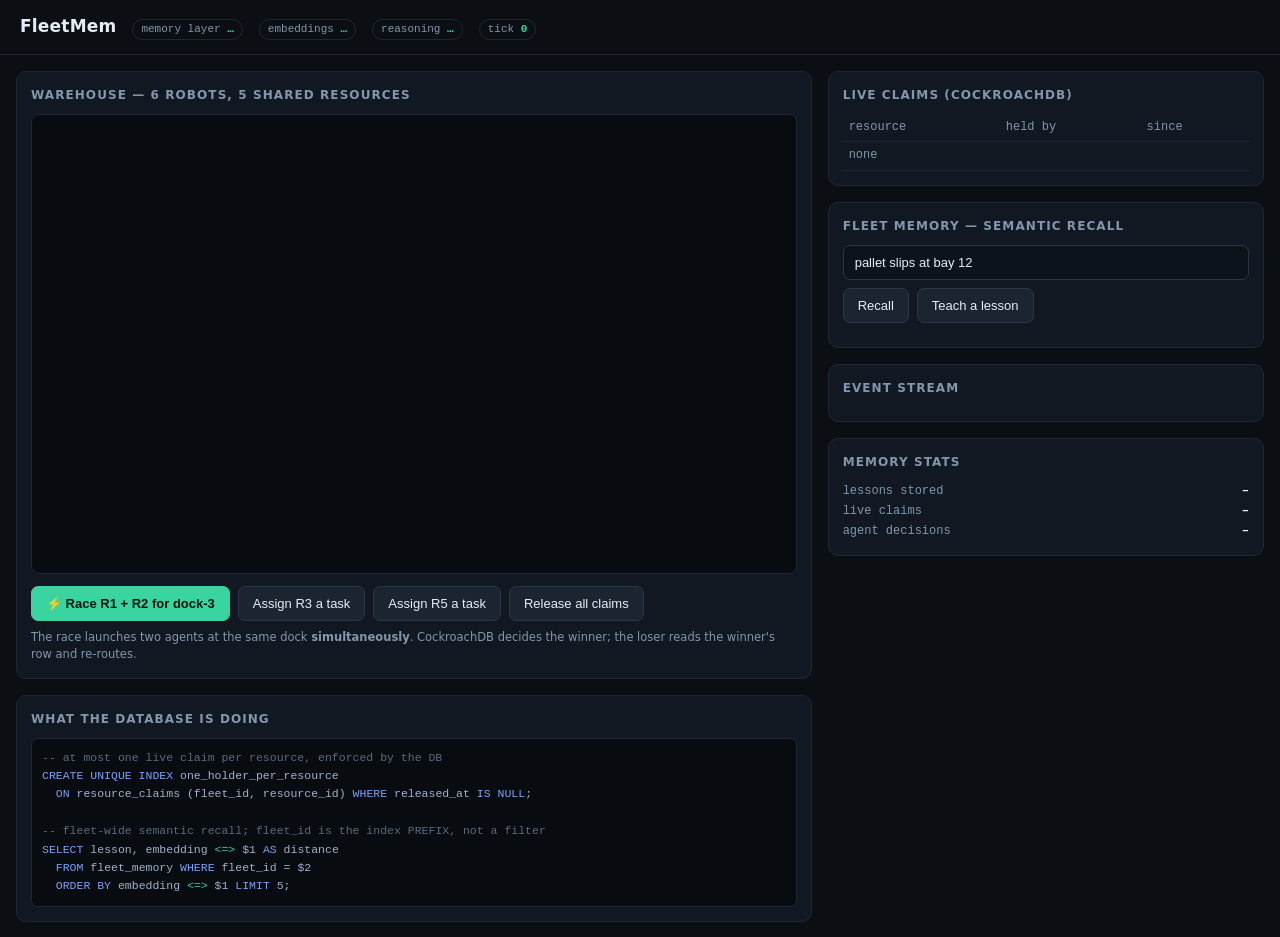
==== web/index.html @ 69c0df20 "FleetMem: agentic memory for autonomous robot fleets on CockroachDB + AWS A warehouse robot fleet sh" ====
<!doctype html>
<html lang="en">
<head>
<meta charset="utf-8"/>
<meta name="viewport" content="width=device-width,initial-scale=1"/>
<title>FleetMem — agentic memory for robot fleets</title>
<style>
  :root{
    --bg:#0b0f14; --panel:#121821; --line:#1e2735; --ink:#e6edf6; --dim:#8296ad;
    --accent:#39d4a0; --warn:#ffb454; --bad:#ff6b6b; --claim:#5aa9ff;
    --mono:ui-monospace,SFMono-Regular,Menlo,Consolas,monospace;
  }
  *{box-sizing:border-box}
  body{margin:0;background:var(--bg);color:var(--ink);
       font:14px/1.5 ui-sans-serif,system-ui,-apple-system,Segoe UI,Roboto,sans-serif}
  header{padding:14px 20px;border-bottom:1px solid var(--line);display:flex;
         align-items:baseline;gap:16px;flex-wrap:wrap}
  h1{font-size:17px;margin:0;letter-spacing:.2px}
  .tag{font:11px/1 var(--mono);color:var(--dim);border:1px solid var(--line);
       padding:4px 8px;border-radius:20px}
  .tag b{color:var(--accent);font-weight:600}
  main{display:grid;grid-template-columns:minmax(0,1.55fr) minmax(320px,.85fr);
       gap:16px;padding:16px;align-items:start}
  .panel{background:var(--panel);border:1px solid var(--line);border-radius:10px;padding:14px}
  .panel h2{font-size:12px;text-transform:uppercase;letter-spacing:.09em;
            color:var(--dim);margin:0 0 10px}
  canvas{width:100%;height:auto;display:block;background:#080b10;
         border:1px solid var(--line);border-radius:8px}
  .controls{display:flex;gap:8px;flex-wrap:wrap;margin-top:12px}
  button{background:#1b2431;color:var(--ink);border:1px solid #2b3648;padding:9px 14px;
         border-radius:7px;cursor:pointer;font-size:13px;font-weight:500}
  button:hover{background:#222e3e;border-color:#3a4759}
  button.primary{background:var(--accent);color:#04150f;border-color:var(--accent);font-weight:700}
  button.primary:hover{filter:brightness(1.08)}
  input{background:#0d131b;border:1px solid #2b3648;color:var(--ink);padding:9px 11px;
        border-radius:7px;width:100%;font-size:13px}
  table{width:100%;border-collapse:collapse;font:12px/1.45 var(--mono)}
  td,th{padding:5px 6px;border-bottom:1px solid var(--line);text-align:left}
  th{color:var(--dim);font-weight:500}
  .sql{font:11.5px/1.6 var(--mono);background:#080b10;border:1px solid var(--line);
       border-radius:7px;padding:10px;color:#9fb4cc;white-space:pre-wrap;overflow-x:auto}
  .sql .k{color:#7aa2f7}.sql .s{color:var(--accent)}.sql .c{color:#5a6b80}
  #log{font:11.5px/1.7 var(--mono);max-height:210px;overflow:auto}
  #log div{padding:2px 0;border-bottom:1px solid #141b26}
  .k-claim{color:var(--claim)}.k-race{color:var(--warn);font-weight:700}
  .k-recall{color:var(--accent)}.k-blocked{color:var(--bad)}.k-arrive{color:var(--dim)}
  .hit{border-bottom:1px solid var(--line);padding:7px 0}
  .hit .d{color:var(--accent);font:11px var(--mono)}
  .hit .m{color:var(--dim);font-size:11px}
  .stat{display:flex;justify-content:space-between;font:12px var(--mono);
        padding:3px 0;color:var(--dim)}
  .stat b{color:var(--ink);font-weight:600}
  .row{display:flex;gap:8px;margin-top:8px}
  .note{color:var(--dim);font-size:11.5px;margin-top:8px;line-height:1.5}
</style>
</head>
<body>
<header>
  <h1>FleetMem</h1>
  <span class="tag">memory layer <b id="t-db">…</b></span>
  <span class="tag">embeddings <b id="t-emb">…</b></span>
  <span class="tag">reasoning <b id="t-llm">…</b></span>
  <span class="tag">tick <b id="t-tick">0</b></span>
</header>

<main>
  <div>
    <div class="panel">
      <h2>Warehouse — 6 robots, 5 shared resources</h2>
      <canvas id="cv" width="1000" height="600"></canvas>
      <div class="controls">
        <button class="primary" onclick="race()">⚡ Race R1 + R2 for dock-3</button>
        <button onclick="task('R3')">Assign R3 a task</button>
        <button onclick="task('R5')">Assign R5 a task</button>
        <button onclick="reset()">Release all claims</button>
      </div>
      <div class="note">The race launches two agents at the same dock <b>simultaneously</b>.
        CockroachDB decides the winner; the loser reads the winner's row and re-routes.</div>
    </div>

    <div class="panel" style="margin-top:16px">
      <h2>What the database is doing</h2>
      <div class="sql"><span class="c">-- at most one live claim per resource, enforced by the DB</span>
<span class="k">CREATE UNIQUE INDEX</span> one_holder_per_resource
  <span class="k">ON</span> resource_claims (fleet_id, resource_id) <span class="k">WHERE</span> released_at <span class="k">IS NULL</span>;

<span class="c">-- fleet-wide semantic recall; fleet_id is the index PREFIX, not a filter</span>
<span class="k">SELECT</span> lesson, embedding <span class="s">&lt;=&gt;</span> $1 <span class="k">AS</span> distance
  <span class="k">FROM</span> fleet_memory <span class="k">WHERE</span> fleet_id = $2
  <span class="k">ORDER BY</span> embedding <span class="s">&lt;=&gt;</span> $1 <span class="k">LIMIT</span> 5;</div>
    </div>
  </div>

  <div>
    <div class="panel">
      <h2>Live claims (CockroachDB)</h2>
      <table><thead><tr><th>resource</th><th>held by</th><th>since</th></tr></thead>
      <tbody id="claims"><tr><td colspan="3" style="color:var(--dim)">none</td></tr></tbody></table>
    </div>

    <div class="panel" style="margin-top:16px">
      <h2>Fleet memory — semantic recall</h2>
      <input id="q" placeholder="e.g. pallet slips at bay 12" value="pallet slips at bay 12"
             onkeydown="if(event.key==='Enter')recall()"/>
      <div class="row"><button onclick="recall()">Recall</button>
        <button onclick="teach()">Teach a lesson</button></div>
      <div id="hits" style="margin-top:10px"></div>
    </div>

    <div class="panel" style="margin-top:16px">
      <h2>Event stream</h2>
      <div id="log"></div>
    </div>

    <div class="panel" style="margin-top:16px">
      <h2>Memory stats</h2>
      <div class="stat"><span>lessons stored</span><b id="s-mem">–</b></div>
      <div class="stat"><span>live claims</span><b id="s-claims">–</b></div>
      <div class="stat"><span>agent decisions</span><b id="s-dec">–</b></div>
    </div>
  </div>
</main>

<script>
const cv = document.getElementById('cv'), ctx = cv.getContext('2d');
let S = null;

function draw(){
  if(!S) return;
  const W = cv.width, H = cv.height, sx = W/S.width, sy = H/S.height;
  ctx.clearRect(0,0,W,H);
  ctx.fillStyle = '#080b10'; ctx.fillRect(0,0,W,H);

  ctx.strokeStyle = '#111a24'; ctx.lineWidth = 1;
  for(let x=0;x<W;x+=50){ctx.beginPath();ctx.moveTo(x,0);ctx.lineTo(x,H);ctx.stroke();}
  for(let y=0;y<H;y+=50){ctx.beginPath();ctx.moveTo(0,y);ctx.lineTo(W,y);ctx.stroke();}

  for(const d of S.docks){
    const x = d.x*sx, y = d.y*sy, held = !!d.holder;
    ctx.fillStyle = held ? 'rgba(90,169,255,.16)' : 'rgba(130,150,173,.08)';
    ctx.strokeStyle = held ? '#5aa9ff' : '#2b3648';
    ctx.lineWidth = 2;
    ctx.beginPath(); ctx.roundRect(x-42, y-24, 84, 48, 7); ctx.fill(); ctx.stroke();
    ctx.fillStyle = held ? '#5aa9ff' : '#8296ad';
    ctx.font = '600 13px ui-monospace,monospace'; ctx.textAlign = 'center';
    ctx.fillText(d.id, x, y-2);
    if(held){ ctx.fillStyle='#e6edf6'; ctx.font='11px ui-monospace,monospace';
              ctx.fillText('held by '+d.holder, x, y+15); }
  }

  for(const r of S.robots){
    if(r.trail && r.trail.length>1){
      ctx.strokeStyle='rgba(57,212,160,.22)'; ctx.lineWidth=2; ctx.beginPath();
      r.trail.forEach((p,i)=> i? ctx.lineTo(p[0]*sx,p[1]*sy) : ctx.moveTo(p[0]*sx,p[1]*sy));
      ctx.stroke();
    }
    const x=r.x*sx, y=r.y*sy;
    const col = r.status==='blocked' ? '#ff6b6b'
              : r.status==='rerouting' ? '#ffb454'
              : r.holding ? '#39d4a0' : '#8296ad';
    ctx.beginPath(); ctx.arc(x,y,13,0,7); ctx.fillStyle=col; ctx.fill();
    ctx.fillStyle='#04150f'; ctx.font='700 11px ui-monospace,monospace';
    ctx.textAlign='center'; ctx.fillText(r.id,x,y+4);
    if(r.note){ ctx.fillStyle='#8296ad'; ctx.font='10.5px ui-sans-serif';
                ctx.fillText(r.note.slice(0,46), x, y+30); }
  }
}

function renderLog(){
  const el=document.getElementById('log');
  el.innerHTML = (S.log||[]).slice().reverse()
    .map(l=>`<div class="k-${l.kind}">[${String(l.t).padStart(4,'0')}] ${l.text}</div>`).join('');
}
function renderClaims(){
  const rows=Object.entries(S.claims||{});
  document.getElementById('claims').innerHTML = rows.length
    ? rows.map(([r,who])=>`<tr><td>${r}</td><td style="color:var(--claim)">${who}</td><td>live</td></tr>`).join('')
    : '<tr><td colspan="3" style="color:var(--dim)">none</td></tr>';
  document.getElementById('s-claims').textContent = rows.length;
}

const ws = new WebSocket((location.protocol==='https:'?'wss://':'ws://')+location.host+'/ws');
ws.onmessage = e => { S = JSON.parse(e.data);
  document.getElementById('t-tick').textContent = S.tick;
  draw(); renderLog(); renderClaims(); };

async function race(){ await fetch('/api/race',{method:'POST',
  headers:{'content-type':'application/json'},
  body:JSON.stringify({resource:'dock-3',robots:['R1','R2']})}); }
async function task(id){ await fetch('/api/task',{method:'POST',
  headers:{'content-type':'application/json'},
  body:JSON.stringify({robot_id:id,task:'deliver pallet'})}); }
async function reset(){ await fetch('/api/reset',{method:'POST'}); }

async function recall(){
  const q=document.getElementById('q').value;
  const r=await (await fetch('/api/recall?q='+encodeURIComponent(q))).json();
  document.getElementById('hits').innerHTML = r.hits.length ? r.hits.map(h=>
    `<div class="hit"><div class="d">distance ${h.distance}  ·  ${h.robot_id}</div>
     <div>${h.lesson}</div><div class="m">${h.location||'—'} · ${h.provider}</div></div>`).join('')
    : '<div style="color:var(--dim)">no memories</div>';
}
async function teach(){
  const lesson = prompt('What should the fleet remember?');
  if(!lesson) return;
  await fetch('/api/remember',{method:'POST',headers:{'content-type':'application/json'},
    body:JSON.stringify({robot_id:'R1',lesson,location:null})});
  recall();
}
async function boot(){
  const h = await (await fetch('/healthz')).json();
  document.getElementById('t-db').textContent  = h.config?.target ?? '?';
  document.getElementById('t-emb').textContent = h.embeddings_provider ?? '?';
  document.getElementById('t-llm').textContent = h.reasoning_provider ?? '?';
  const ev = await (await fetch('/api/events?limit=200')).json();
  document.getElementById('s-dec').textContent =
      ev.events.filter(e=>e.kind==='decision').length;
  const rc = await (await fetch('/api/recall?q=warehouse&limit=50')).json();
  document.getElementById('s-mem').textContent = rc.hits.length;
  recall();
}
boot();
</script>
</body>
</html>
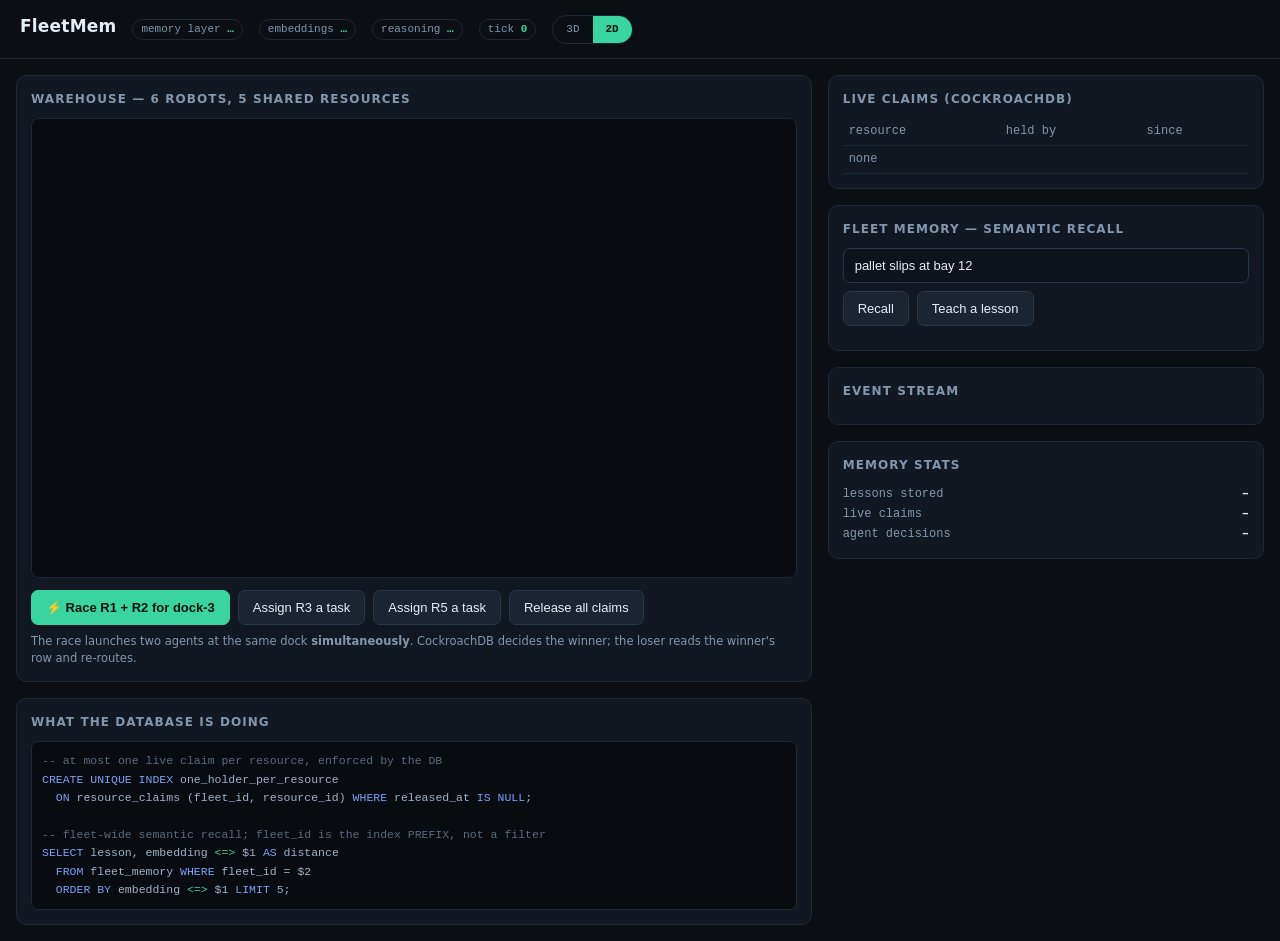
==== commit 6759515d: "3D view, S3 artifact store, and two silent-failure fixes 3D warehouse visualisation (vendored three." ====
--- a/web/index.html
+++ b/web/index.html
@@ -52,6 +52,17 @@
   .stat b{color:var(--ink);font-weight:600}
   .row{display:flex;gap:8px;margin-top:8px}
   .note{color:var(--dim);font-size:11.5px;margin-top:8px;line-height:1.5}
+  #toast{position:fixed;left:50%;transform:translateX(-50%);bottom:88px;z-index:99;
+         background:#3a1620;border:1px solid #ff6b6b;color:#ffd9d9;padding:11px 16px;
+         border-radius:9px;font:12.5px/1.5 var(--mono);max-width:min(680px,88vw);
+         display:none;box-shadow:0 8px 28px rgba(0,0,0,.5)}
+  #toast.ok{background:#0f2b22;border-color:var(--accent);color:#c9f5e6}
+  .viewtoggle{display:inline-flex;border:1px solid var(--line);border-radius:20px;
+              overflow:hidden}
+  .viewtoggle a{padding:5px 13px;font:11px/1.5 var(--mono);color:var(--dim);
+                text-decoration:none}
+  .viewtoggle a.on{background:var(--accent);color:#04150f;font-weight:700}
+
 </style>
 </head>
 <body>
@@ -61,6 +72,7 @@
   <span class="tag">embeddings <b id="t-emb">…</b></span>
   <span class="tag">reasoning <b id="t-llm">…</b></span>
   <span class="tag">tick <b id="t-tick">0</b></span>
+  <span class="viewtoggle"><a href="/">3D</a><a href="/2d" class="on">2D</a></span>
 </header>
 
 <main>
@@ -121,7 +133,30 @@
   </div>
 </main>
 
+<div id="toast"></div>
 <script>
+function toast(msg, ok){
+  const el = document.getElementById('toast');
+  el.textContent = msg; el.className = ok ? 'ok' : '';
+  el.style.display = 'block';
+  clearTimeout(el._t); el._t = setTimeout(()=> el.style.display='none', ok ? 3200 : 8000);
+}
+async function call(url, opts, label){
+  try{
+    const r = await fetch(url, opts);
+    const body = await r.json().catch(()=>({}));
+    if(!r.ok){
+      const d = body.detail;
+      toast(`${label} failed (HTTP ${r.status}): ` +
+            (typeof d === 'object' ? (d.message||'') + ' ' + (d.errors||[]).join('; ')
+                                   : (d || 'unknown error')), false);
+      return null;
+    }
+    if(body.errors && body.errors.length) toast(`${label}: ${body.errors.join('; ')}`, false);
+    return body;
+  }catch(e){ toast(`${label} failed: ${e.message}`, false); return null; }
+}
+
 const cv = document.getElementById('cv'), ctx = cv.getContext('2d');
 let S = null;
 
@@ -184,17 +219,24 @@
   document.getElementById('t-tick').textContent = S.tick;
   draw(); renderLog(); renderClaims(); };
 
-async function race(){ await fetch('/api/race',{method:'POST',
-  headers:{'content-type':'application/json'},
-  body:JSON.stringify({resource:'dock-3',robots:['R1','R2']})}); }
-async function task(id){ await fetch('/api/task',{method:'POST',
-  headers:{'content-type':'application/json'},
-  body:JSON.stringify({robot_id:id,task:'deliver pallet'})}); }
-async function reset(){ await fetch('/api/reset',{method:'POST'}); }
+const J = b => ({method:'POST', headers:{'content-type':'application/json'},
+                 body: JSON.stringify(b)});
+async function race(){
+  const r = await call('/api/race', J({resource:'dock-3',robots:['R1','R2']}), 'Race');
+  if(r){ const w=(r.results||[]).find(x=>x.granted), l=(r.results||[]).find(x=>!x.granted);
+         toast(`${w?w.robot:'?'} won dock-3 · ${l?l.robot:'?'} denied (23505) and re-routed`, true); }
+}
+async function task(id){
+  const r = await call('/api/task', J({robot_id:id, task:'deliver pallet'}), `Task ${id}`);
+  if(r) toast(`${id} -> ${r.granted || 'blocked (all candidates held)'}`, true);
+}
+async function reset(){ if(await call('/api/reset', {method:'POST'}, 'Reset'))
+                          toast('all claims released', true); }
 
 async function recall(){
   const q=document.getElementById('q').value;
-  const r=await (await fetch('/api/recall?q='+encodeURIComponent(q))).json();
+  const r=await call('/api/recall?q='+encodeURIComponent(q), undefined, 'Recall');
+  if(!r) return;
   document.getElementById('hits').innerHTML = r.hits.length ? r.hits.map(h=>
     `<div class="hit"><div class="d">distance ${h.distance}  ·  ${h.robot_id}</div>
      <div>${h.lesson}</div><div class="m">${h.location||'—'} · ${h.provider}</div></div>`).join('')
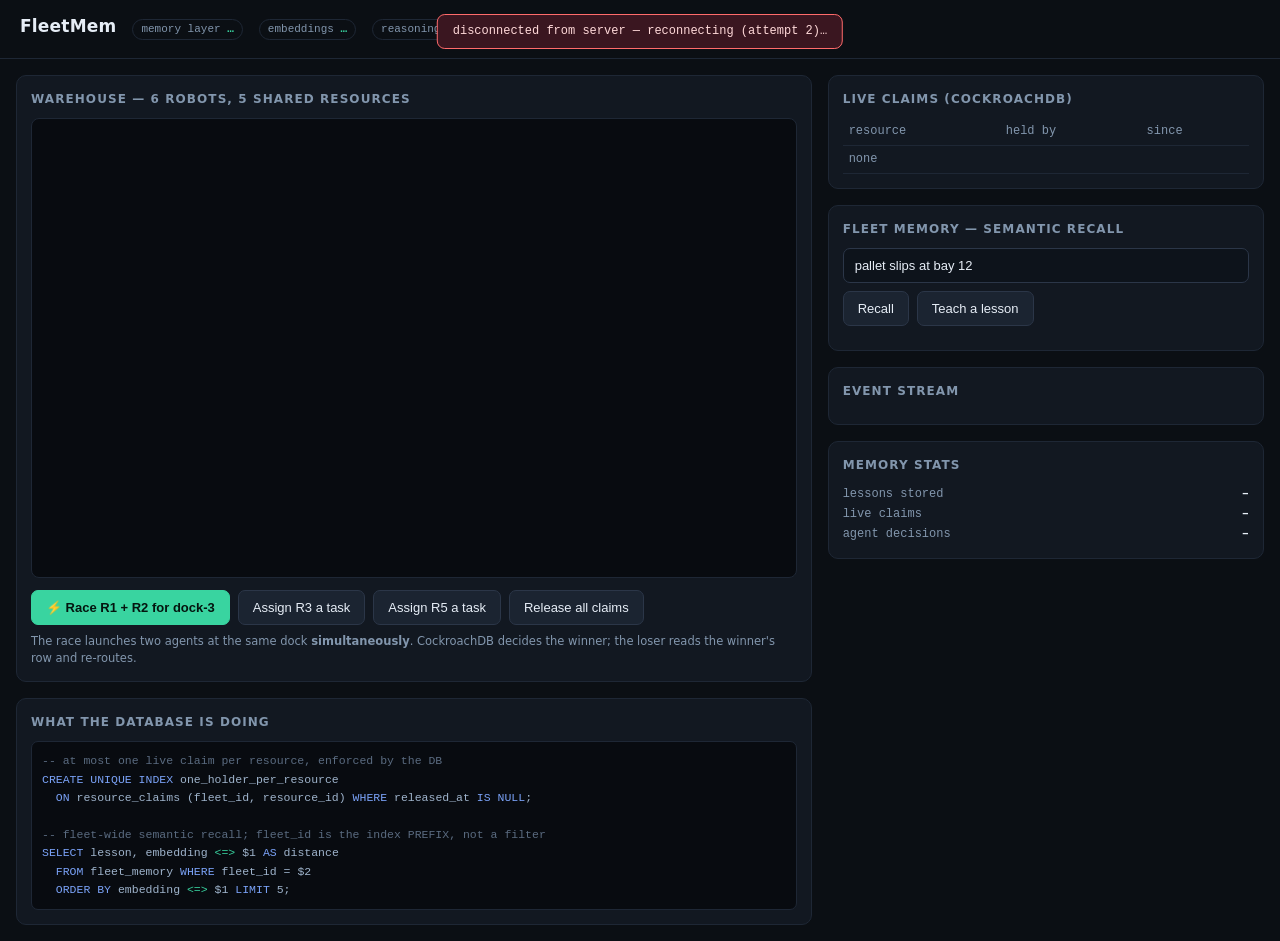
==== commit 5552a474: "Provider-agnostic Bedrock reasoning via the Converse API, plus UX fixes Switched the reasoner from A" ====
--- a/web/index.html
+++ b/web/index.html
@@ -52,6 +52,18 @@
   .stat b{color:var(--ink);font-weight:600}
   .row{display:flex;gap:8px;margin-top:8px}
   .note{color:var(--dim);font-size:11.5px;margin-top:8px;line-height:1.5}
+  #conn{position:fixed;top:14px;left:50%;transform:translateX(-50%);z-index:98;
+        background:#3a1620;border:1px solid #ff6b6b;color:#ffd9d9;padding:8px 15px;
+        border-radius:8px;font:12px/1.4 var(--mono);display:none}
+  .legend{display:flex;gap:13px;flex-wrap:wrap;font:11px/1.5 var(--mono);color:var(--dim)}
+  .legend i{display:inline-block;width:9px;height:9px;border-radius:50%;margin-right:5px}
+  .ttl{color:var(--dim);font-size:11px}
+  .ttl.low{color:var(--warn)}
+  kbd{background:#0d131b;border:1px solid #2b3648;border-bottom-width:2px;border-radius:4px;
+      padding:1px 6px;font:11px var(--mono);color:var(--dim)}
+  .empty{color:var(--dim);font-size:12px;line-height:1.6}
+  .empty button{margin-top:7px;padding:6px 11px;font-size:12px}
+
   #toast{position:fixed;left:50%;transform:translateX(-50%);bottom:88px;z-index:99;
          background:#3a1620;border:1px solid #ff6b6b;color:#ffd9d9;padding:11px 16px;
          border-radius:9px;font:12.5px/1.5 var(--mono);max-width:min(680px,88vw);
@@ -133,6 +145,7 @@
   </div>
 </main>
 
+<div id="conn"></div>
 <div id="toast"></div>
 <script>
 function toast(msg, ok){
@@ -214,10 +227,41 @@
   document.getElementById('s-claims').textContent = rows.length;
 }
 
-const ws = new WebSocket((location.protocol==='https:'?'wss://':'ws://')+location.host+'/ws');
-ws.onmessage = e => { S = JSON.parse(e.data);
+
+// A silently dead socket looks exactly like an idle fleet. Show it, and reconnect.
+let ws, wsRetry = 0;
+function showConn(msg){
+  const el = document.getElementById('conn');
+  if(!el) return;
+  if(msg){ el.textContent = msg; el.style.display = 'block'; }
+  else el.style.display = 'none';
+}
+function connect(){
+  ws = new WebSocket((location.protocol==='https:'?'wss://':'ws://')+location.host+'/ws');
+  ws.onopen = () => { wsRetry = 0; showConn(null); };
+  ws.onmessage = e => { showConn(null); onState(JSON.parse(e.data)); };
+  ws.onclose = () => {
+    wsRetry++;
+    showConn(`disconnected from server — reconnecting (attempt ${wsRetry})…`);
+    setTimeout(connect, Math.min(1000 * wsRetry, 6000));
+  };
+  ws.onerror = () => ws.close();
+}
+function fmtTTL(iso){
+  if(!iso) return '';
+  const s = Math.round((new Date(iso) - Date.now())/1000);
+  return s > 0 ? `${s}s` : 'expired';
+}
+
+function onState(d){ S = d;
   document.getElementById('t-tick').textContent = S.tick;
-  draw(); renderLog(); renderClaims(); };
+  draw(); renderLog(); renderClaims(); }
+connect();
+addEventListener('keydown', e => {
+  if(e.target.tagName === 'INPUT') return;
+  if(e.key === 'r' || e.key === 'R') race();
+  if(e.key === 'x' || e.key === 'X') reset();
+});
 
 const J = b => ({method:'POST', headers:{'content-type':'application/json'},
                  body: JSON.stringify(b)});
@@ -240,7 +284,12 @@
   document.getElementById('hits').innerHTML = r.hits.length ? r.hits.map(h=>
     `<div class="hit"><div class="d">distance ${h.distance}  ·  ${h.robot_id}</div>
      <div>${h.lesson}</div><div class="m">${h.location||'—'} · ${h.provider}</div></div>`).join('')
-    : '<div style="color:var(--dim)">no memories</div>';
+    : '<div class="empty">No lessons stored yet. The fleet\'s memory may have been reset.' +
+      '<br><button onclick="reseed()">Restore baseline lessons</button></div>';
+}
+async function reseed(){
+  const r = await call('/api/reseed', {method:'POST'}, 'Reseed');
+  if(r){ toast(`fleet memory restored — ${r.lessons} lessons`, true); recall(); }
 }
 async function teach(){
   const lesson = prompt('What should the fleet remember?');
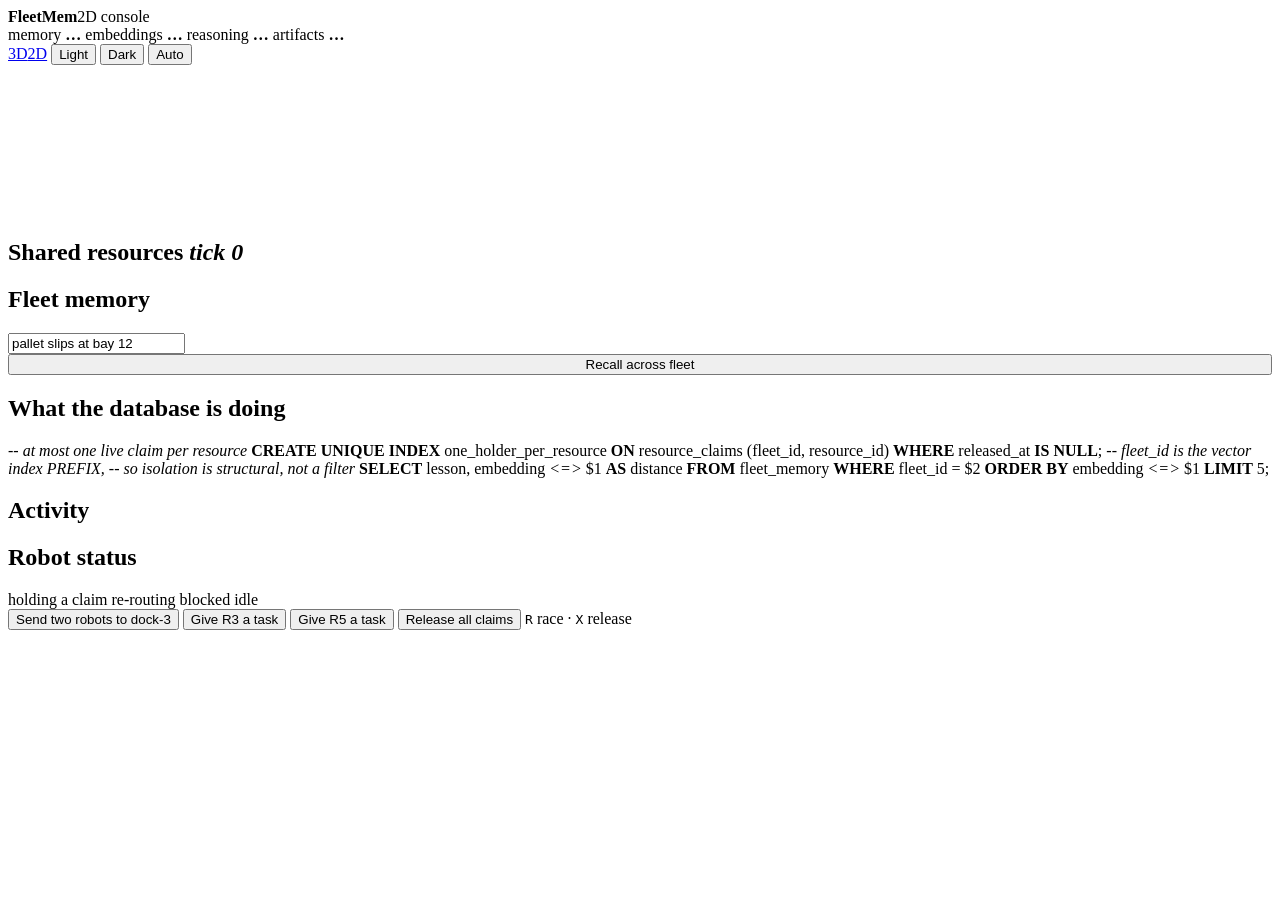
==== commit f6f2761c: "Redesign the console: shared shell, light mode, industrial signal palette The two views had drifted " ====
--- a/web/index.html
+++ b/web/index.html
@@ -3,314 +3,167 @@
 <head>
 <meta charset="utf-8"/>
 <meta name="viewport" content="width=device-width,initial-scale=1"/>
-<title>FleetMem — agentic memory for robot fleets</title>
-<style>
-  :root{
-    --bg:#0b0f14; --panel:#121821; --line:#1e2735; --ink:#e6edf6; --dim:#8296ad;
-    --accent:#39d4a0; --warn:#ffb454; --bad:#ff6b6b; --claim:#5aa9ff;
-    --mono:ui-monospace,SFMono-Regular,Menlo,Consolas,monospace;
-  }
-  *{box-sizing:border-box}
-  body{margin:0;background:var(--bg);color:var(--ink);
-       font:14px/1.5 ui-sans-serif,system-ui,-apple-system,Segoe UI,Roboto,sans-serif}
-  header{padding:14px 20px;border-bottom:1px solid var(--line);display:flex;
-         align-items:baseline;gap:16px;flex-wrap:wrap}
-  h1{font-size:17px;margin:0;letter-spacing:.2px}
-  .tag{font:11px/1 var(--mono);color:var(--dim);border:1px solid var(--line);
-       padding:4px 8px;border-radius:20px}
-  .tag b{color:var(--accent);font-weight:600}
-  main{display:grid;grid-template-columns:minmax(0,1.55fr) minmax(320px,.85fr);
-       gap:16px;padding:16px;align-items:start}
-  .panel{background:var(--panel);border:1px solid var(--line);border-radius:10px;padding:14px}
-  .panel h2{font-size:12px;text-transform:uppercase;letter-spacing:.09em;
-            color:var(--dim);margin:0 0 10px}
-  canvas{width:100%;height:auto;display:block;background:#080b10;
-         border:1px solid var(--line);border-radius:8px}
-  .controls{display:flex;gap:8px;flex-wrap:wrap;margin-top:12px}
-  button{background:#1b2431;color:var(--ink);border:1px solid #2b3648;padding:9px 14px;
-         border-radius:7px;cursor:pointer;font-size:13px;font-weight:500}
-  button:hover{background:#222e3e;border-color:#3a4759}
-  button.primary{background:var(--accent);color:#04150f;border-color:var(--accent);font-weight:700}
-  button.primary:hover{filter:brightness(1.08)}
-  input{background:#0d131b;border:1px solid #2b3648;color:var(--ink);padding:9px 11px;
-        border-radius:7px;width:100%;font-size:13px}
-  table{width:100%;border-collapse:collapse;font:12px/1.45 var(--mono)}
-  td,th{padding:5px 6px;border-bottom:1px solid var(--line);text-align:left}
-  th{color:var(--dim);font-weight:500}
-  .sql{font:11.5px/1.6 var(--mono);background:#080b10;border:1px solid var(--line);
-       border-radius:7px;padding:10px;color:#9fb4cc;white-space:pre-wrap;overflow-x:auto}
-  .sql .k{color:#7aa2f7}.sql .s{color:var(--accent)}.sql .c{color:#5a6b80}
-  #log{font:11.5px/1.7 var(--mono);max-height:210px;overflow:auto}
-  #log div{padding:2px 0;border-bottom:1px solid #141b26}
-  .k-claim{color:var(--claim)}.k-race{color:var(--warn);font-weight:700}
-  .k-recall{color:var(--accent)}.k-blocked{color:var(--bad)}.k-arrive{color:var(--dim)}
-  .hit{border-bottom:1px solid var(--line);padding:7px 0}
-  .hit .d{color:var(--accent);font:11px var(--mono)}
-  .hit .m{color:var(--dim);font-size:11px}
-  .stat{display:flex;justify-content:space-between;font:12px var(--mono);
-        padding:3px 0;color:var(--dim)}
-  .stat b{color:var(--ink);font-weight:600}
-  .row{display:flex;gap:8px;margin-top:8px}
-  .note{color:var(--dim);font-size:11.5px;margin-top:8px;line-height:1.5}
-  #conn{position:fixed;top:14px;left:50%;transform:translateX(-50%);z-index:98;
-        background:#3a1620;border:1px solid #ff6b6b;color:#ffd9d9;padding:8px 15px;
-        border-radius:8px;font:12px/1.4 var(--mono);display:none}
-  .legend{display:flex;gap:13px;flex-wrap:wrap;font:11px/1.5 var(--mono);color:var(--dim)}
-  .legend i{display:inline-block;width:9px;height:9px;border-radius:50%;margin-right:5px}
-  .ttl{color:var(--dim);font-size:11px}
-  .ttl.low{color:var(--warn)}
-  kbd{background:#0d131b;border:1px solid #2b3648;border-bottom-width:2px;border-radius:4px;
-      padding:1px 6px;font:11px var(--mono);color:var(--dim)}
-  .empty{color:var(--dim);font-size:12px;line-height:1.6}
-  .empty button{margin-top:7px;padding:6px 11px;font-size:12px}
+<title>FleetMem — fleet memory, plan view</title>
+<link rel="stylesheet" href="/app.css"/>
 
-  #toast{position:fixed;left:50%;transform:translateX(-50%);bottom:88px;z-index:99;
-         background:#3a1620;border:1px solid #ff6b6b;color:#ffd9d9;padding:11px 16px;
-         border-radius:9px;font:12.5px/1.5 var(--mono);max-width:min(680px,88vw);
-         display:none;box-shadow:0 8px 28px rgba(0,0,0,.5)}
-  #toast.ok{background:#0f2b22;border-color:var(--accent);color:#c9f5e6}
-  .viewtoggle{display:inline-flex;border:1px solid var(--line);border-radius:20px;
-              overflow:hidden}
-  .viewtoggle a{padding:5px 13px;font:11px/1.5 var(--mono);color:var(--dim);
-                text-decoration:none}
-  .viewtoggle a.on{background:var(--accent);color:#04150f;font-weight:700}
-
-</style>
 </head>
 <body>
-<header>
-  <h1>FleetMem</h1>
-  <span class="tag">memory layer <b id="t-db">…</b></span>
-  <span class="tag">embeddings <b id="t-emb">…</b></span>
-  <span class="tag">reasoning <b id="t-llm">…</b></span>
-  <span class="tag">tick <b id="t-tick">0</b></span>
-  <span class="viewtoggle"><a href="/">3D</a><a href="/2d" class="on">2D</a></span>
+
+<header class="masthead">
+  <div class="wordmark"><b>FleetMem</b><span>2D console</span></div>
+  <div class="lamps">
+    <span class="lamp" id="lamp-db"><i></i>memory <b>…</b></span>
+    <span class="lamp" id="lamp-emb"><i></i>embeddings <b>…</b></span>
+    <span class="lamp" id="lamp-rea"><i></i>reasoning <b>…</b></span>
+    <span class="lamp" id="lamp-s3"><i></i>artifacts <b>…</b></span>
+  </div>
+  <div class="controls-right">
+    <span class="seg">
+      <a href="/" >3D</a><a href="/2d" class="on">2D</a>
+    </span>
+    <span class="seg">
+      <button data-theme-btn="light" title="Light">Light</button>
+      <button data-theme-btn="dark" title="Dark">Dark</button>
+      <button data-theme-btn="auto" title="Match system">Auto</button>
+    </span>
+  </div>
 </header>
 
-<main>
-  <div>
-    <div class="panel">
-      <h2>Warehouse — 6 robots, 5 shared resources</h2>
-      <canvas id="cv" width="1000" height="600"></canvas>
-      <div class="controls">
-        <button class="primary" onclick="race()">⚡ Race R1 + R2 for dock-3</button>
-        <button onclick="task('R3')">Assign R3 a task</button>
-        <button onclick="task('R5')">Assign R5 a task</button>
-        <button onclick="reset()">Release all claims</button>
-      </div>
-      <div class="note">The race launches two agents at the same dock <b>simultaneously</b>.
-        CockroachDB decides the winner; the loser reads the winner's row and re-routes.</div>
+<main class="stage">
+  <div class="viewport"><canvas id="scene"></canvas></div>
+
+  <aside class="sidebar">
+    <div class="sect">
+      <h2>Shared resources <em id="tick">tick 0</em></h2>
+      <div class="annunciator" id="annunciator"></div>
     </div>
 
-    <div class="panel" style="margin-top:16px">
-      <h2>What the database is doing</h2>
-      <div class="sql"><span class="c">-- at most one live claim per resource, enforced by the DB</span>
-<span class="k">CREATE UNIQUE INDEX</span> one_holder_per_resource
-  <span class="k">ON</span> resource_claims (fleet_id, resource_id) <span class="k">WHERE</span> released_at <span class="k">IS NULL</span>;
-
-<span class="c">-- fleet-wide semantic recall; fleet_id is the index PREFIX, not a filter</span>
-<span class="k">SELECT</span> lesson, embedding <span class="s">&lt;=&gt;</span> $1 <span class="k">AS</span> distance
-  <span class="k">FROM</span> fleet_memory <span class="k">WHERE</span> fleet_id = $2
-  <span class="k">ORDER BY</span> embedding <span class="s">&lt;=&gt;</span> $1 <span class="k">LIMIT</span> 5;</div>
-    </div>
-  </div>
-
-  <div>
-    <div class="panel">
-      <h2>Live claims (CockroachDB)</h2>
-      <table><thead><tr><th>resource</th><th>held by</th><th>since</th></tr></thead>
-      <tbody id="claims"><tr><td colspan="3" style="color:var(--dim)">none</td></tr></tbody></table>
+    <div class="sect">
+      <h2>Fleet memory</h2>
+      <input class="field" id="q" value="pallet slips at bay 12"
+             aria-label="Search the fleet's memory"/>
+      <button class="btn" style="width:100%" onclick="FleetMem.recall()">Recall across fleet</button>
+      <div id="hits" style="margin-top:6px"></div>
     </div>
 
-    <div class="panel" style="margin-top:16px">
-      <h2>Fleet memory — semantic recall</h2>
-      <input id="q" placeholder="e.g. pallet slips at bay 12" value="pallet slips at bay 12"
-             onkeydown="if(event.key==='Enter')recall()"/>
-      <div class="row"><button onclick="recall()">Recall</button>
-        <button onclick="teach()">Teach a lesson</button></div>
-      <div id="hits" style="margin-top:10px"></div>
+    <div class="sect">
+      <h2>What the database is doing</h2>
+      <div class="code"><i>-- at most one live claim per resource</i>
+<b>CREATE UNIQUE INDEX</b> one_holder_per_resource
+  <b>ON</b> resource_claims (fleet_id, resource_id)
+  <b>WHERE</b> released_at <b>IS NULL</b>;
+
+<i>-- fleet_id is the vector index PREFIX,</i>
+<i>-- so isolation is structural, not a filter</i>
+<b>SELECT</b> lesson, embedding <em>&lt;=&gt;</em> $1 <b>AS</b> distance
+  <b>FROM</b> fleet_memory <b>WHERE</b> fleet_id = $2
+  <b>ORDER BY</b> embedding <em>&lt;=&gt;</em> $1 <b>LIMIT</b> 5;</div>
     </div>
 
-    <div class="panel" style="margin-top:16px">
-      <h2>Event stream</h2>
-      <div id="log"></div>
+    <div class="sect">
+      <h2>Activity</h2>
+      <div class="feed" id="feed"></div>
     </div>
 
-    <div class="panel" style="margin-top:16px">
-      <h2>Memory stats</h2>
-      <div class="stat"><span>lessons stored</span><b id="s-mem">–</b></div>
-      <div class="stat"><span>live claims</span><b id="s-claims">–</b></div>
-      <div class="stat"><span>agent decisions</span><b id="s-dec">–</b></div>
+    <div class="sect">
+      <h2>Robot status</h2>
+      <div class="legend">
+        <span><i style="background:var(--advisory)"></i>holding a claim</span>
+        <span><i style="background:var(--caution)"></i>re-routing</span>
+        <span><i style="background:var(--alarm)"></i>blocked</span>
+        <span><i style="background:var(--faint)"></i>idle</span>
+      </div>
     </div>
-  </div>
+  </aside>
 </main>
 
-<div id="conn"></div>
-<div id="toast"></div>
-<script>
-function toast(msg, ok){
-  const el = document.getElementById('toast');
-  el.textContent = msg; el.className = ok ? 'ok' : '';
-  el.style.display = 'block';
-  clearTimeout(el._t); el._t = setTimeout(()=> el.style.display='none', ok ? 3200 : 8000);
+<footer class="dock">
+  <button class="btn primary" onclick="FleetMem.race()">Send two robots to dock-3</button>
+  <button class="btn" onclick="FleetMem.task('R3')">Give R3 a task</button>
+  <button class="btn" onclick="FleetMem.task('R5')">Give R5 a task</button>
+  <button class="btn" onclick="FleetMem.release()">Release all claims</button>
+  <span class="hint"><kbd>R</kbd> race · <kbd>X</kbd> release</span>
+</footer>
+
+<div id="conn" role="status"></div>
+<div id="toast" role="status"></div>
+<script type="module">
+import * as UI from '/app.js';
+UI.bindShell();
+
+const canvas=document.getElementById('scene'), ctx=canvas.getContext('2d');
+let S=null;
+
+function palette(){
+  return {
+    floor:UI.cssVar('--floor'), grid:UI.cssVar('--grid'), line:UI.cssVar('--line'),
+    ink:UI.cssVar('--ink'), dim:UI.cssVar('--dim'), faint:UI.cssVar('--faint'),
+    advisory:UI.cssVar('--advisory'), caution:UI.cssVar('--caution'),
+    alarm:UI.cssVar('--alarm'), panel:UI.cssVar('--panel'), sunken:UI.cssVar('--sunken'),
+  };
 }
-async function call(url, opts, label){
-  try{
-    const r = await fetch(url, opts);
-    const body = await r.json().catch(()=>({}));
-    if(!r.ok){
-      const d = body.detail;
-      toast(`${label} failed (HTTP ${r.status}): ` +
-            (typeof d === 'object' ? (d.message||'') + ' ' + (d.errors||[]).join('; ')
-                                   : (d || 'unknown error')), false);
-      return null;
-    }
-    if(body.errors && body.errors.length) toast(`${label}: ${body.errors.join('; ')}`, false);
-    return body;
-  }catch(e){ toast(`${label} failed: ${e.message}`, false); return null; }
+function resize(){
+  const box=canvas.parentElement.getBoundingClientRect();
+  const dpr=Math.min(devicePixelRatio,2);
+  canvas.width=box.width*dpr; canvas.height=box.height*dpr;
+  ctx.setTransform(dpr,0,0,dpr,0,0);
+  draw();
 }
-
-const cv = document.getElementById('cv'), ctx = cv.getContext('2d');
-let S = null;
+addEventListener('resize',resize);
+addEventListener('fleetmem:theme',draw);
 
 function draw(){
   if(!S) return;
-  const W = cv.width, H = cv.height, sx = W/S.width, sy = H/S.height;
-  ctx.clearRect(0,0,W,H);
-  ctx.fillStyle = '#080b10'; ctx.fillRect(0,0,W,H);
+  const P=palette();
+  const box=canvas.parentElement.getBoundingClientRect();
+  const w=box.width, h=box.height;
+  const pad=34, sx=(w-pad*2)/S.width, sy=(h-pad*2)/S.height, k=Math.min(sx,sy);
+  const ox=(w-S.width*k)/2, oy=(h-S.height*k)/2;
+  const X=x=>ox+x*k, Y=y=>oy+y*k;
 
-  ctx.strokeStyle = '#111a24'; ctx.lineWidth = 1;
-  for(let x=0;x<W;x+=50){ctx.beginPath();ctx.moveTo(x,0);ctx.lineTo(x,H);ctx.stroke();}
-  for(let y=0;y<H;y+=50){ctx.beginPath();ctx.moveTo(0,y);ctx.lineTo(W,y);ctx.stroke();}
+  ctx.fillStyle=P.floor; ctx.fillRect(0,0,w,h);
+  ctx.strokeStyle=P.grid; ctx.lineWidth=1;
+  for(let gx=0;gx<=S.width;gx+=10){ctx.beginPath();ctx.moveTo(X(gx),Y(0));ctx.lineTo(X(gx),Y(S.height));ctx.stroke();}
+  for(let gy=0;gy<=S.height;gy+=10){ctx.beginPath();ctx.moveTo(X(0),Y(gy));ctx.lineTo(X(S.width),Y(gy));ctx.stroke();}
 
   for(const d of S.docks){
-    const x = d.x*sx, y = d.y*sy, held = !!d.holder;
-    ctx.fillStyle = held ? 'rgba(90,169,255,.16)' : 'rgba(130,150,173,.08)';
-    ctx.strokeStyle = held ? '#5aa9ff' : '#2b3648';
-    ctx.lineWidth = 2;
-    ctx.beginPath(); ctx.roundRect(x-42, y-24, 84, 48, 7); ctx.fill(); ctx.stroke();
-    ctx.fillStyle = held ? '#5aa9ff' : '#8296ad';
-    ctx.font = '600 13px ui-monospace,monospace'; ctx.textAlign = 'center';
-    ctx.fillText(d.id, x, y-2);
-    if(held){ ctx.fillStyle='#e6edf6'; ctx.font='11px ui-monospace,monospace';
-              ctx.fillText('held by '+d.holder, x, y+15); }
+    const held=!!d.holder, x=X(d.x), y=Y(d.y);
+    ctx.fillStyle=held?P.sunken:P.panel;
+    ctx.strokeStyle=held?P.advisory:P.line;
+    ctx.lineWidth=held?2:1;
+    ctx.beginPath(); ctx.roundRect(x-46,y-25,92,50,5); ctx.fill(); ctx.stroke();
+    ctx.fillStyle=held?P.advisory:P.dim;
+    ctx.font="600 13px 'IBM Plex Mono',monospace"; ctx.textAlign='center';
+    ctx.fillText(d.id,x,y-2);
+    if(held){ctx.fillStyle=P.dim;ctx.font="400 11px 'IBM Plex Mono',monospace";
+             ctx.fillText('held by '+d.holder,x,y+15);}
   }
 
   for(const r of S.robots){
-    if(r.trail && r.trail.length>1){
-      ctx.strokeStyle='rgba(57,212,160,.22)'; ctx.lineWidth=2; ctx.beginPath();
-      r.trail.forEach((p,i)=> i? ctx.lineTo(p[0]*sx,p[1]*sy) : ctx.moveTo(p[0]*sx,p[1]*sy));
-      ctx.stroke();
+    if(r.trail&&r.trail.length>1){
+      ctx.strokeStyle=P.advisory; ctx.globalAlpha=.28; ctx.lineWidth=2; ctx.beginPath();
+      r.trail.forEach((p,i)=>i?ctx.lineTo(X(p[0]),Y(p[1])):ctx.moveTo(X(p[0]),Y(p[1])));
+      ctx.stroke(); ctx.globalAlpha=1;
     }
-    const x=r.x*sx, y=r.y*sy;
-    const col = r.status==='blocked' ? '#ff6b6b'
-              : r.status==='rerouting' ? '#ffb454'
-              : r.holding ? '#39d4a0' : '#8296ad';
-    ctx.beginPath(); ctx.arc(x,y,13,0,7); ctx.fillStyle=col; ctx.fill();
-    ctx.fillStyle='#04150f'; ctx.font='700 11px ui-monospace,monospace';
+    const x=X(r.x), y=Y(r.y);
+    const col=r.status==='blocked'?P.alarm:r.status==='rerouting'?P.caution
+             :r.holding?P.advisory:P.faint;
+    ctx.beginPath(); ctx.arc(x,y,14,0,7); ctx.fillStyle=col; ctx.fill();
+    ctx.fillStyle=P.panel; ctx.font="700 11px 'IBM Plex Mono',monospace";
     ctx.textAlign='center'; ctx.fillText(r.id,x,y+4);
-    if(r.note){ ctx.fillStyle='#8296ad'; ctx.font='10.5px ui-sans-serif';
-                ctx.fillText(r.note.slice(0,46), x, y+30); }
+    if(r.note){ctx.fillStyle=P.faint; ctx.font="400 10.5px 'IBM Plex Mono',monospace";
+               ctx.fillText(r.note.slice(0,44),x,y+30);}
   }
 }
 
-function renderLog(){
-  const el=document.getElementById('log');
-  el.innerHTML = (S.log||[]).slice().reverse()
-    .map(l=>`<div class="k-${l.kind}">[${String(l.t).padStart(4,'0')}] ${l.text}</div>`).join('');
-}
-function renderClaims(){
-  const rows=Object.entries(S.claims||{});
-  document.getElementById('claims').innerHTML = rows.length
-    ? rows.map(([r,who])=>`<tr><td>${r}</td><td style="color:var(--claim)">${who}</td><td>live</td></tr>`).join('')
-    : '<tr><td colspan="3" style="color:var(--dim)">none</td></tr>';
-  document.getElementById('s-claims').textContent = rows.length;
-}
-
-
-// A silently dead socket looks exactly like an idle fleet. Show it, and reconnect.
-let ws, wsRetry = 0;
-function showConn(msg){
-  const el = document.getElementById('conn');
-  if(!el) return;
-  if(msg){ el.textContent = msg; el.style.display = 'block'; }
-  else el.style.display = 'none';
-}
-function connect(){
-  ws = new WebSocket((location.protocol==='https:'?'wss://':'ws://')+location.host+'/ws');
-  ws.onopen = () => { wsRetry = 0; showConn(null); };
-  ws.onmessage = e => { showConn(null); onState(JSON.parse(e.data)); };
-  ws.onclose = () => {
-    wsRetry++;
-    showConn(`disconnected from server — reconnecting (attempt ${wsRetry})…`);
-    setTimeout(connect, Math.min(1000 * wsRetry, 6000));
-  };
-  ws.onerror = () => ws.close();
-}
-function fmtTTL(iso){
-  if(!iso) return '';
-  const s = Math.round((new Date(iso) - Date.now())/1000);
-  return s > 0 ? `${s}s` : 'expired';
-}
-
-function onState(d){ S = d;
-  document.getElementById('t-tick').textContent = S.tick;
-  draw(); renderLog(); renderClaims(); }
-connect();
-addEventListener('keydown', e => {
-  if(e.target.tagName === 'INPUT') return;
-  if(e.key === 'r' || e.key === 'R') race();
-  if(e.key === 'x' || e.key === 'X') reset();
+UI.connect(s=>{
+  S=s;
+  document.getElementById('tick').textContent='tick '+s.tick;
+  draw(); UI.renderAnnunciator(s); UI.renderFeed(s);
 });
-
-const J = b => ({method:'POST', headers:{'content-type':'application/json'},
-                 body: JSON.stringify(b)});
-async function race(){
-  const r = await call('/api/race', J({resource:'dock-3',robots:['R1','R2']}), 'Race');
-  if(r){ const w=(r.results||[]).find(x=>x.granted), l=(r.results||[]).find(x=>!x.granted);
-         toast(`${w?w.robot:'?'} won dock-3 · ${l?l.robot:'?'} denied (23505) and re-routed`, true); }
-}
-async function task(id){
-  const r = await call('/api/task', J({robot_id:id, task:'deliver pallet'}), `Task ${id}`);
-  if(r) toast(`${id} -> ${r.granted || 'blocked (all candidates held)'}`, true);
-}
-async function reset(){ if(await call('/api/reset', {method:'POST'}, 'Reset'))
-                          toast('all claims released', true); }
-
-async function recall(){
-  const q=document.getElementById('q').value;
-  const r=await call('/api/recall?q='+encodeURIComponent(q), undefined, 'Recall');
-  if(!r) return;
-  document.getElementById('hits').innerHTML = r.hits.length ? r.hits.map(h=>
-    `<div class="hit"><div class="d">distance ${h.distance}  ·  ${h.robot_id}</div>
-     <div>${h.lesson}</div><div class="m">${h.location||'—'} · ${h.provider}</div></div>`).join('')
-    : '<div class="empty">No lessons stored yet. The fleet\'s memory may have been reset.' +
-      '<br><button onclick="reseed()">Restore baseline lessons</button></div>';
-}
-async function reseed(){
-  const r = await call('/api/reseed', {method:'POST'}, 'Reseed');
-  if(r){ toast(`fleet memory restored — ${r.lessons} lessons`, true); recall(); }
-}
-async function teach(){
-  const lesson = prompt('What should the fleet remember?');
-  if(!lesson) return;
-  await fetch('/api/remember',{method:'POST',headers:{'content-type':'application/json'},
-    body:JSON.stringify({robot_id:'R1',lesson,location:null})});
-  recall();
-}
-async function boot(){
-  const h = await (await fetch('/healthz')).json();
-  document.getElementById('t-db').textContent  = h.config?.target ?? '?';
-  document.getElementById('t-emb').textContent = h.embeddings_provider ?? '?';
-  document.getElementById('t-llm').textContent = h.reasoning_provider ?? '?';
-  const ev = await (await fetch('/api/events?limit=200')).json();
-  document.getElementById('s-dec').textContent =
-      ev.events.filter(e=>e.kind==='decision').length;
-  const rc = await (await fetch('/api/recall?q=warehouse&limit=50')).json();
-  document.getElementById('s-mem').textContent = rc.hits.length;
-  recall();
-}
-boot();
+resize();
+UI.renderLamps(); setInterval(UI.renderLamps,15000);
+UI.recall();
 </script>
 </body>
 </html>
